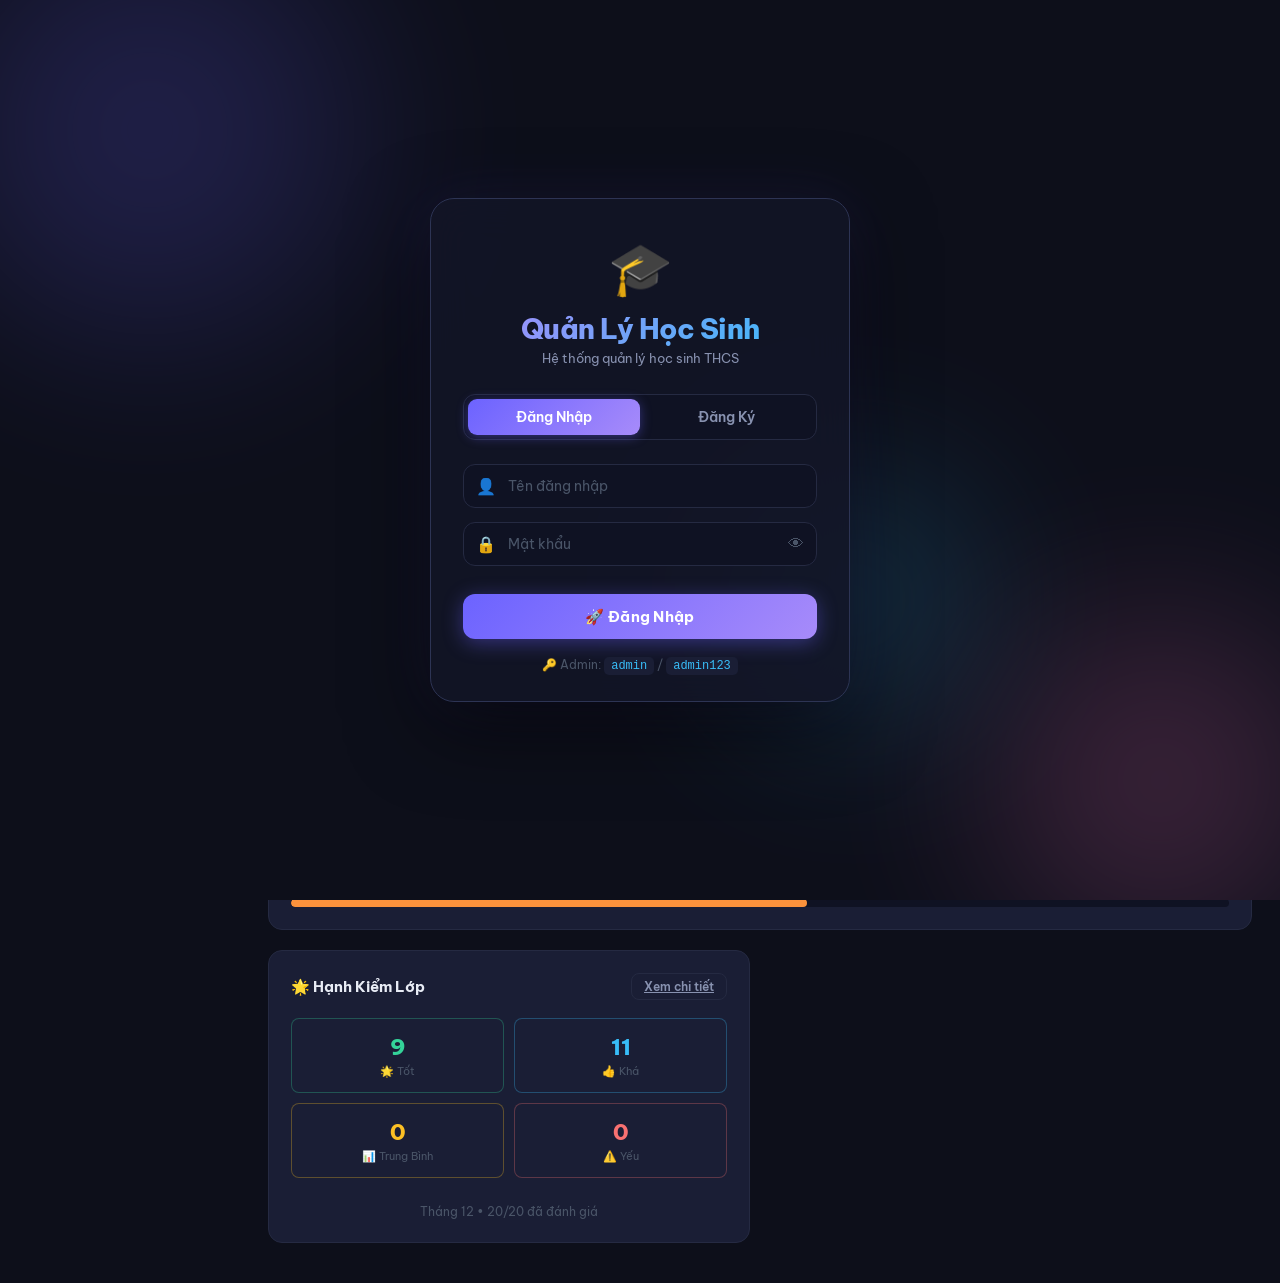
==== index.html @ fae1952b "Add files via upload" ====
<!DOCTYPE html>
<html lang="vi">
<head>
  <meta charset="UTF-8" />
  <meta name="viewport" content="width=device-width, initial-scale=1.0" />
  <title>Quản Lý Học Sinh THCS</title>
  <meta name="description" content="Ứng dụng quản lý học sinh THCS: xem điểm, theo dõi bài tập, nộp bài kiểm tra bằng hình ảnh." />
  <link rel="preconnect" href="https://fonts.googleapis.com" />
  <link href="https://fonts.googleapis.com/css2?family=Be+Vietnam+Pro:wght@300;400;500;600;700;800&display=swap" rel="stylesheet" />
  <link rel="stylesheet" href="style.css" />
</head>
<body>

<!-- ===== AUTH OVERLAY ===== -->
<div class="auth-overlay" id="authOverlay">
  <div class="auth-bg-shapes">
    <div class="auth-shape auth-shape-1"></div>
    <div class="auth-shape auth-shape-2"></div>
    <div class="auth-shape auth-shape-3"></div>
  </div>

  <div class="auth-card" id="authCard">
    <!-- AUTH HEADER -->
    <div class="auth-header">
      <div class="auth-logo">🎓</div>
      <h1 class="auth-title">Quản Lý Học Sinh</h1>
      <p class="auth-subtitle">Hệ thống quản lý học sinh THCS</p>
    </div>

    <!-- TAB SWITCHER -->
    <div class="auth-tabs">
      <button class="auth-tab active" id="tabLogin" onclick="switchAuthTab('login')">Đăng Nhập</button>
      <button class="auth-tab" id="tabRegister" onclick="switchAuthTab('register')">Đăng Ký</button>
    </div>

    <!-- LOGIN FORM -->
    <div class="auth-form" id="formLogin">
      <div class="auth-input-group">
        <span class="auth-input-icon">👤</span>
        <input type="text" class="auth-input" id="loginUsername" placeholder="Tên đăng nhập" autocomplete="username" />
      </div>
      <div class="auth-input-group">
        <span class="auth-input-icon">🔒</span>
        <input type="password" class="auth-input" id="loginPassword" placeholder="Mật khẩu" autocomplete="current-password" />
        <button class="auth-eye" onclick="togglePwd('loginPassword', this)" type="button">👁</button>
      </div>
      <div class="auth-error" id="loginError"></div>
      <button class="auth-btn" id="loginBtn" onclick="handleLogin()">🚀 Đăng Nhập</button>
      <div class="auth-admin-hint">
        <span>🔑 Admin:</span> <code>admin</code> / <code>admin123</code>
      </div>
    </div>

    <!-- REGISTER FORM -->
    <div class="auth-form hidden" id="formRegister">
      <div class="auth-input-group">
        <span class="auth-input-icon">✏️</span>
        <input type="text" class="auth-input" id="regFullname" placeholder="Họ và tên" />
      </div>
      <div class="auth-input-group">
        <span class="auth-input-icon">👤</span>
        <input type="text" class="auth-input" id="regUsername" placeholder="Tên đăng nhập (không dấu, không cách)" />
      </div>
      <div class="auth-input-group">
        <span class="auth-input-icon">🔒</span>
        <input type="password" class="auth-input" id="regPassword" placeholder="Mật khẩu (tối thiểu 6 ký tự)" />
        <button class="auth-eye" onclick="togglePwd('regPassword', this)" type="button">👁</button>
      </div>
      <div class="auth-input-group">
        <span class="auth-input-icon">🔒</span>
        <input type="password" class="auth-input" id="regConfirm" placeholder="Xác nhận mật khẩu" />
      </div>
      <div class="auth-error" id="registerError"></div>
      <button class="auth-btn" id="registerBtn" onclick="handleRegister()">✅ Tạo Tài Khoản</button>
    </div>
  </div>
</div>

<!-- SIDEBAR -->
<aside class="sidebar" id="sidebar">
  <div class="sidebar-header">
    <div class="logo">
      <span class="logo-icon">🎓</span>
      <div>
        <div class="logo-title">Quản Lý Học Sinh</div>
        <div class="logo-sub">Hệ Thống THCS</div>
      </div>
    </div>
  </div>

  <nav class="sidebar-nav">
    <a href="#" class="nav-item active" data-page="dashboard" onclick="navigate('dashboard')">
      <span class="nav-icon">🏠</span><span>Tổng Quan</span>
    </a>
    <a href="#" class="nav-item admin-only" data-page="students" onclick="navigate('students')">
      <span class="nav-icon">👥</span><span>Học Sinh</span>
    </a>
    <a href="#" class="nav-item" data-page="scores" onclick="navigate('scores')">
      <span class="nav-icon">📊</span><span>Bảng Điểm</span>
    </a>
    <a href="#" class="nav-item" data-page="homework" onclick="navigate('homework')">
      <span class="nav-icon">📝</span><span>Bài Tập</span>
    </a>
    <a href="#" class="nav-item" data-page="submit" onclick="navigate('submit')">
      <span class="nav-icon">📷</span><span>Nộp Bài</span>
    </a>
    <a href="#" class="nav-item" data-page="conduct" onclick="navigate('conduct')">
      <span class="nav-icon">🌟</span><span>Hạnh Kiểm</span>
    </a>
    <a href="#" class="nav-item" data-page="timetable" onclick="navigate('timetable')">
      <span class="nav-icon">📅</span><span>Thời Khóa Biểu</span>
    </a>
  </nav>

  <div class="sidebar-footer">
    <div class="user-card">
      <div class="user-avatar" id="sidebarAvatar">👑</div>
      <div style="flex:1;min-width:0;">
        <div class="user-name" id="sidebarName">Quản Lý Học Sinh</div>
        <div class="user-role" id="sidebarRole">Quản lý học sinh</div>
      </div>
      <button class="logout-btn" onclick="handleLogout()" title="Đăng xuất">↩</button>
    </div>
  </div>
</aside>

<!-- MAIN CONTENT -->
<main class="main" id="main">

  <!-- TOP BAR -->
  <header class="topbar">
    <button class="menu-btn" id="menuBtn" onclick="toggleSidebar()">☰</button>
    <div class="topbar-title" id="topbarTitle">Tổng Quan</div>
    <div class="topbar-right">
      <div class="date-badge" id="dateBadge"></div>
      <div class="topbar-user" id="topbarUser"></div>
    </div>
  </header>

  <!-- PAGES -->

  <!-- ===== DASHBOARD PAGE ===== -->
  <section class="page active" id="page-dashboard">
    <div class="page-header">
      <h1>🏠 Bảng Điều Khiển</h1>
      <p>Chào mừng bạn! Đây là tổng quan quản lý học sinh hôm nay.</p>
    </div>

    <div class="stats-grid">
      <div class="stat-card stat-blue">
        <div class="stat-icon">👥</div>
        <div class="stat-info">
          <div class="stat-value" id="stat-total">35</div>
          <div class="stat-label">Tổng học sinh</div>
        </div>
      </div>
      <div class="stat-card stat-green">
        <div class="stat-icon">✅</div>
        <div class="stat-info">
          <div class="stat-value" id="stat-submitted">0</div>
          <div class="stat-label">Đã nộp bài hôm nay</div>
        </div>
      </div>
      <div class="stat-card stat-purple">
        <div class="stat-icon">⭐</div>
        <div class="stat-info">
          <div class="stat-value" id="stat-avg">0</div>
          <div class="stat-label">Điểm TB lớp</div>
        </div>
      </div>
      <div class="stat-card stat-orange">
        <div class="stat-icon">📋</div>
        <div class="stat-info">
          <div class="stat-value" id="stat-hw">0</div>
          <div class="stat-label">Bài tập đang mở</div>
        </div>
      </div>
    </div>

    <div class="dashboard-grid">
      <!-- Top students -->
      <div class="card">
        <div class="card-header">
          <h2>🏆 Top Học Sinh Xuất Sắc</h2>
        </div>
        <div id="topStudentsList" class="top-students-list"></div>
      </div>

      <!-- Recent submissions -->
      <div class="card">
        <div class="card-header">
          <h2>📷 Bài Nộp Gần Đây</h2>
        </div>
        <div id="recentSubmissions" class="recent-list">
          <div class="empty-state">Chưa có bài nộp nào</div>
        </div>
      </div>

      <!-- Homework progress overview -->
      <div class="card card-wide">
        <div class="card-header">
          <h2>📝 Tiến Độ Bài Tập Lớp</h2>
        </div>
        <div id="hwProgressOverview" class="hw-progress-list"></div>
      </div>

      <!-- Conduct summary -->
      <div class="card">
        <div class="card-header">
          <h2>🌟 Hạnh Kiểm Lớp</h2>
          <a href="#" class="btn btn-secondary" style="font-size:12px;padding:5px 12px;" onclick="navigate('conduct')">Xem chi tiết</a>
        </div>
        <div id="conductSummary" class="top-students-list"></div>
      </div>
    </div>
  </section>

  <!-- ===== STUDENTS PAGE ===== -->
  <section class="page" id="page-students">
    <div class="page-header">
      <h1>👥 Danh Sách Học Sinh</h1>
      <p>Quản lý thông tin tất cả học sinh trong lớp.</p>
    </div>

    <div class="toolbar">
      <input type="text" class="search-input" id="studentSearch" placeholder="🔍 Tìm kiếm học sinh..." oninput="filterStudents()" />
      <button class="btn btn-primary" onclick="openAddStudent()">➕ Thêm học sinh</button>
    </div>

    <div class="students-grid" id="studentsGrid"></div>
  </section>

  <!-- ===== SCORES PAGE ===== -->
  <section class="page" id="page-scores">
    <div class="page-header">
      <h1>📊 Bảng Điểm</h1>
      <p>Xem và cập nhật điểm số từng học sinh.</p>
    </div>

    <div class="toolbar">
      <select class="select-input" id="subjectFilter" onchange="renderScoresTable()">
        <option value="all">Tất cả môn học</option>
        <option value="Toán">Toán</option>
        <option value="Văn">Văn</option>
        <option value="Anh">Tiếng Anh</option>
        <option value="Lý">Vật Lý</option>
        <option value="Hóa">Hóa Học</option>
        <option value="Sinh">Sinh Học</option>
        <option value="Sử">Lịch Sử</option>
        <option value="Địa">Địa Lý</option>
      </select>
      <button class="btn btn-primary admin-only-btn" onclick="openAddScore()">➕ Nhập điểm</button>
    </div>

    <div class="table-wrapper">
      <table class="scores-table" id="scoresTable">
        <thead>
          <tr>
            <th>STT</th>
            <th>Học Sinh</th>
            <th>Toán</th>
            <th>Văn</th>
            <th>Anh</th>
            <th>Lý</th>
            <th>Hóa</th>
            <th>Sinh</th>
            <th>Sử</th>
            <th>Địa</th>
            <th>TB</th>
            <th>Xếp loại</th>
          </tr>
        </thead>
        <tbody id="scoresBody"></tbody>
      </table>
    </div>
  </section>

  <!-- ===== HOMEWORK PAGE ===== -->
  <section class="page" id="page-homework">
    <div class="page-header">
      <h1>📝 Theo Dõi Bài Tập</h1>
      <p>Quản lý và đánh giá tiến độ bài tập của từng học sinh.</p>
    </div>

    <div class="toolbar">
      <button class="btn btn-primary admin-only-btn" onclick="openAddHomework()">➕ Thêm bài tập</button>
      <select class="select-input" id="hwFilter" onchange="renderHomework()">
        <option value="all">Tất cả bài tập</option>
        <option value="open">Đang mở</option>
        <option value="closed">Đã đóng</option>
      </select>
    </div>

    <div id="homeworkList" class="homework-grid"></div>
  </section>

  <!-- ===== CONDUCT PAGE ===== -->
  <section class="page" id="page-conduct">
    <div class="page-header">
      <h1>🌟 Đánh Giá Hạnh Kiểm</h1>
      <p>Theo dõi và đánh giá hạnh kiểm từng học sinh theo từng tháng.</p>
    </div>

    <div class="toolbar">
      <select class="select-input" id="conductMonth" onchange="renderConduct()">
        <option value="1">Tháng 1</option>
        <option value="2">Tháng 2</option>
        <option value="3">Tháng 3</option>
        <option value="4">Tháng 4</option>
        <option value="5">Tháng 5</option>
        <option value="6">Tháng 6</option>
        <option value="7">Tháng 7</option>
        <option value="8">Tháng 8</option>
        <option value="9">Tháng 9</option>
        <option value="10">Tháng 10</option>
        <option value="11">Tháng 11</option>
        <option value="12">Tháng 12</option>
      </select>
      <input type="text" class="search-input" id="conductSearch" placeholder="🔍 Tìm học sinh..." oninput="renderConduct()" />
    </div>

    <!-- Conduct Stats Bar -->
    <div class="conduct-stats" id="conductStats"></div>

    <!-- Conduct Table -->
    <div class="table-wrapper" style="margin-top:18px;">
      <table class="scores-table">
        <thead>
          <tr>
            <th>STT</th>
            <th>Học Sinh</th>
            <th>Chuyên Cần</th>
            <th>Thái Độ</th>
            <th>Kỷ Luật</th>
            <th>Tham Gia HĐ</th>
            <th>Nhận Xét</th>
            <th>Xếp Loại HK</th>
            <th>Thao Tác</th>
          </tr>
        </thead>
        <tbody id="conductBody"></tbody>
      </table>
    </div>
  </section>

  <!-- ===== TIMETABLE PAGE ===== -->
  <section class="page" id="page-timetable">
    <div class="page-header">
      <h1>📅 Thời Khóa Biểu</h1>
      <p>Lịch học hàng tuần của lớp.</p>
    </div>

    <!-- Admin toolbar -->
    <div class="toolbar admin-only-btn" id="timetableAdminBar" style="display:none;">
      <button class="btn btn-primary" onclick="openTimetableEdit()">✏️ Chỉnh sửa thời khóa biểu</button>
    </div>

    <!-- Timetable view -->
    <div id="timetableView"></div>
  </section>

  <!-- ===== SUBMIT PAGE ===== -->
  <section class="page" id="page-submit">
    <div class="page-header">
      <h1>📷 Nộp Bài Kiểm Tra</h1>
      <p>Học sinh nộp bài bằng cách chụp ảnh bài làm.</p>
    </div>

    <div class="submit-layout">
      <!-- Submit form -->
      <div class="card submit-form-card">
        <h2>📤 Nộp bài mới</h2>
        <div class="form-group">
          <label>Học sinh</label>
          <select class="select-input" id="submitStudent">
            <option value="">-- Chọn học sinh --</option>
          </select>
        </div>
        <div class="form-group">
          <label>Bài kiểm tra / Bài tập</label>
          <select class="select-input" id="submitHomework">
            <option value="">-- Chọn bài --</option>
          </select>
        </div>
        <div class="form-group">
          <label>Ghi chú (tuỳ chọn)</label>
          <textarea class="textarea-input" id="submitNote" placeholder="Nhập ghi chú..."></textarea>
        </div>
        <div class="upload-zone" id="uploadZone" onclick="triggerUpload()" ondragover="onDragOver(event)" ondrop="onDrop(event)">
          <div class="upload-icon">📷</div>
          <div class="upload-text">Chụp ảnh hoặc tải lên bài làm</div>
          <div class="upload-sub">Nhấn vào đây hoặc kéo thả ảnh vào</div>
          <input type="file" id="fileInput" accept="image/*" multiple capture="environment" onchange="handleFileSelect(event)" hidden />
        </div>
        <div class="preview-grid" id="previewGrid"></div>
        <button class="btn btn-primary btn-full" onclick="submitHomework()">✅ Nộp Bài</button>
      </div>

      <!-- Submissions list -->
      <div class="card">
        <div class="card-header">
          <h2>📂 Danh Sách Bài Đã Nộp</h2>
          <input type="text" class="search-input small" id="submissionSearch" placeholder="🔍 Tìm..." oninput="filterSubmissions()" />
        </div>
        <div id="submissionsList" class="submissions-list">
          <div class="empty-state">Chưa có bài nộp</div>
        </div>
      </div>
    </div>
  </section>

</main>

<!-- MODALS -->
<div class="modal-overlay" id="modalOverlay" onclick="closeModal()"></div>

<!-- Add Student Modal -->
<div class="modal" id="modalAddStudent">
  <div class="modal-header">
    <h3>➕ Thêm Học Sinh</h3>
    <button class="modal-close" onclick="closeModal()">✕</button>
  </div>
  <div class="modal-body">
    <div class="form-group">
      <label>Họ và tên *</label>
      <input type="text" class="input-field" id="newStudentName" placeholder="Nguyễn Văn An" />
    </div>
    <div class="form-group">
      <label>Giới tính</label>
      <select class="select-input" id="newStudentGender">
        <option value="Nam">Nam</option>
        <option value="Nữ">Nữ</option>
      </select>
    </div>
    <div class="form-group">
      <label>Số thứ tự</label>
      <input type="number" class="input-field" id="newStudentNo" placeholder="1" min="1" />
    </div>
    <div class="form-row">
      <button class="btn btn-secondary" onclick="closeModal()">Huỷ</button>
      <button class="btn btn-primary" onclick="addStudent()">Thêm</button>
    </div>
  </div>
</div>

<!-- Add Score Modal -->
<div class="modal" id="modalAddScore">
  <div class="modal-header">
    <h3>📊 Nhập Điểm</h3>
    <button class="modal-close" onclick="closeModal()">✕</button>
  </div>
  <div class="modal-body">
    <div class="form-group">
      <label>Học sinh *</label>
      <select class="select-input" id="scoreStudent"></select>
    </div>
    <div class="form-group">
      <label>Môn học *</label>
      <select class="select-input" id="scoreSubject">
        <option value="Toán">Toán</option>
        <option value="Văn">Văn</option>
        <option value="Anh">Tiếng Anh</option>
        <option value="Lý">Vật Lý</option>
        <option value="Hóa">Hóa Học</option>
        <option value="Sinh">Sinh Học</option>
        <option value="Sử">Lịch Sử</option>
        <option value="Địa">Địa Lý</option>
      </select>
    </div>
    <div class="form-group">
      <label>Điểm (0 – 10) *</label>
      <input type="number" class="input-field" id="scoreValue" min="0" max="10" step="0.1" placeholder="8.5" />
    </div>
    <div class="form-group">
      <label>Loại điểm</label>
      <select class="select-input" id="scoreType">
        <option value="Miệng">Kiểm tra miệng</option>
        <option value="15P">Kiểm tra 15 phút</option>
        <option value="1T">Kiểm tra 1 tiết</option>
        <option value="HK">Thi học kỳ</option>
      </select>
    </div>
    <div class="form-row">
      <button class="btn btn-secondary" onclick="closeModal()">Huỷ</button>
      <button class="btn btn-primary" onclick="addScore()">Lưu điểm</button>
    </div>
  </div>
</div>

<!-- Add Homework Modal -->
<div class="modal" id="modalAddHomework">
  <div class="modal-header">
    <h3>📝 Thêm Bài Tập</h3>
    <button class="modal-close" onclick="closeModal()">✕</button>
  </div>
  <div class="modal-body">
    <div class="form-group">
      <label>Tên bài tập *</label>
      <input type="text" class="input-field" id="hwName" placeholder="Bài kiểm tra Toán chương 3" />
    </div>
    <div class="form-group">
      <label>Môn học</label>
      <select class="select-input" id="hwSubject">
        <option value="Toán">Toán</option>
        <option value="Văn">Văn</option>
        <option value="Anh">Tiếng Anh</option>
        <option value="Lý">Vật Lý</option>
        <option value="Hóa">Hóa Học</option>
        <option value="Sinh">Sinh Học</option>
        <option value="Sử">Lịch Sử</option>
        <option value="Địa">Địa Lý</option>
      </select>
    </div>
    <div class="form-group">
      <label>Hạn nộp</label>
      <input type="date" class="input-field" id="hwDeadline" />
    </div>
    <div class="form-group">
      <label>Mô tả</label>
      <textarea class="textarea-input" id="hwDesc" placeholder="Mô tả nội dung bài tập..."></textarea>
    </div>
    <div class="form-row">
      <button class="btn btn-secondary" onclick="closeModal()">Huỷ</button>
      <button class="btn btn-primary" onclick="addHomework()">Tạo bài tập</button>
    </div>
  </div>
</div>

<!-- Student Detail Modal -->
<div class="modal modal-wide" id="modalStudentDetail">
  <div class="modal-header">
    <h3 id="modalStudentName">Chi tiết học sinh</h3>
    <button class="modal-close" onclick="closeModal()">✕</button>
  </div>
  <div class="modal-body" id="modalStudentBody"></div>
</div>

<!-- Submission Viewer Modal -->
<div class="modal modal-wide" id="modalSubmissionViewer">
  <div class="modal-header">
    <h3 id="modalSubmissionTitle">Xem bài nộp</h3>
    <button class="modal-close" onclick="closeModal()">✕</button>
  </div>
  <div class="modal-body" id="modalSubmissionBody"></div>
</div>

<!-- Conduct Edit Modal -->
<div class="modal" id="modalConductEdit">
  <div class="modal-header">
    <h3 id="conductEditTitle">🌟 Đánh Giá Hạnh Kiểm</h3>
    <button class="modal-close" onclick="closeModal()">✕</button>
  </div>
  <div class="modal-body">
    <div class="conduct-stars-group">
      <div class="form-group">
        <label>⏰ Chuyên Cần (đi học đúng giờ, đủ buổi)</label>
        <div class="star-rating" id="starAttendance" data-field="attendance"></div>
      </div>
      <div class="form-group">
        <label>😊 Thái Độ (tích cực, tôn trọng thầy cô)</label>
        <div class="star-rating" id="starAttitude" data-field="attitude"></div>
      </div>
      <div class="form-group">
        <label>📏 Kỷ Luật (chấp hành nội quy trường lớp)</label>
        <div class="star-rating" id="starDiscipline" data-field="discipline"></div>
      </div>
      <div class="form-group">
        <label>🙋 Tham Gia Hoạt Động (phong trào, tập thể)</label>
        <div class="star-rating" id="starActivity" data-field="activity"></div>
      </div>
    </div>
    <div class="form-group">
      <label>Số buổi vắng trong tháng</label>
      <input type="number" class="input-field" id="conductAbsent" min="0" max="26" placeholder="0" />
    </div>
    <div class="form-group">
      <label>📝 Nhận xét đánh giá học sinh</label>
      <textarea class="textarea-input conduct-note-textarea" id="conductNote"
        placeholder="Nhập nhận xét chi tiết về học sinh: thái độ học tập, tiến bộ trong tháng, điểm cần cải thiện, những điều đáng khen ngợi..."
        rows="8" maxlength="500"></textarea>
      <div class="conduct-note-footer">
        <span style="color:var(--text-muted);font-size:11px;">💡 Nhận xét chi tiết giúp phụ huynh hiểu rõ hơn về con em</span>
        <span id="conductNoteCount" style="font-size:12px;font-weight:600;">0 / 500 ký tự</span>
      </div>
    </div>
    <div style="margin-bottom:14px;padding:12px;background:var(--bg-panel);border-radius:8px;border:1px solid var(--border);">
      <div style="font-size:12px;color:var(--text-muted);margin-bottom:6px;">Xếp loại hạnh kiểm</div>
      <div id="conductPreviewRank" style="font-size:16px;font-weight:800;"></div>
    </div>
    <div class="form-row">
      <button class="btn btn-secondary" onclick="closeModal()">Huỷ</button>
      <button class="btn btn-primary" onclick="saveConductEdit()">💾 Lưu đánh giá</button>
    </div>
  </div>
</div>

<!-- TOAST -->
<div class="toast" id="toast"></div>

<!-- Timetable Edit Modal -->
<div class="modal modal-wide" id="modalTimetableEdit">
  <div class="modal-header">
    <h3>✏️ Chỉnh Sửa Thời Khóa Biểu</h3>
    <button class="modal-close" onclick="closeModal()">✕</button>
  </div>
  <div class="modal-body">
    <p style="font-size:13px;color:var(--text-muted);margin-bottom:12px;">Nhập tên môn học cho từng tiết (để trống nếu không có tiết).</p>
    <div class="table-wrapper">
      <table class="scores-table" id="timetableEditTable">
        <thead>
          <tr>
            <th>Tiết</th>
            <th>Thứ 2</th>
            <th>Thứ 3</th>
            <th>Thứ 4</th>
            <th>Thứ 5</th>
            <th>Thứ 6</th>
            <th>Thứ 7</th>
          </tr>
        </thead>
        <tbody id="timetableEditBody"></tbody>
      </table>
    </div>
    <div class="form-row" style="margin-top:16px;">
      <button class="btn btn-secondary" onclick="closeModal()">Huỷ</button>
      <button class="btn btn-primary" onclick="saveTimetable()">💾 Lưu thời khóa biểu</button>
    </div>
  </div>
</div>

<script src="app.js"></script>
</body>
</html>
---- style.css ----
/* ===== ROOT & RESET ===== */
*,
*::before,
*::after {
  box-sizing: border-box;
  margin: 0;
  padding: 0;
}

:root {
  --bg-base: #0d0f1a;
  --bg-panel: #131627;
  --bg-card: #1a1e35;
  --bg-card-hover: #1f2440;
  --bg-input: #0f1223;

  --accent-1: #6c63ff;
  --accent-2: #a78bfa;
  --accent-3: #38bdf8;
  --accent-green: #34d399;
  --accent-orange: #fb923c;
  --accent-pink: #f472b6;
  --accent-yellow: #fbbf24;

  --text-primary: #e8ecf5;
  --text-secondary: #8892b0;
  --text-muted: #4a5568;

  --border: #252a42;
  --border-light: #2d3454;

  --shadow: 0 4px 24px rgba(0, 0, 0, 0.4);
  --shadow-glow: 0 0 30px rgba(108, 99, 255, 0.15);

  --radius: 14px;
  --radius-sm: 8px;
  --sidebar-w: 240px;
  --topbar-h: 64px;

  --font: 'Be Vietnam Pro', sans-serif;

  --transition: all 0.25s cubic-bezier(.4, 0, .2, 1);
}

body {
  font-family: var(--font);
  background: var(--bg-base);
  color: var(--text-primary);
  min-height: 100vh;
  display: flex;
  overflow-x: hidden;
}

/* ===== SCROLLBAR ===== */
::-webkit-scrollbar {
  width: 6px;
  height: 6px;
}

::-webkit-scrollbar-track {
  background: transparent;
}

::-webkit-scrollbar-thumb {
  background: var(--border-light);
  border-radius: 999px;
}

/* ===== SIDEBAR ===== */
.sidebar {
  width: var(--sidebar-w);
  min-height: 100vh;
  background: var(--bg-panel);
  border-right: 1px solid var(--border);
  display: flex;
  flex-direction: column;
  position: fixed;
  left: 0;
  top: 0;
  bottom: 0;
  z-index: 100;
  transition: var(--transition);
}

.sidebar.collapsed {
  transform: translateX(calc(-1 * var(--sidebar-w)));
}

.sidebar-header {
  padding: 24px 20px 20px;
  border-bottom: 1px solid var(--border);
}

.logo {
  display: flex;
  align-items: center;
  gap: 12px;
}

.logo-icon {
  font-size: 28px;
}

.logo-title {
  font-size: 16px;
  font-weight: 800;
  color: var(--accent-2);
  letter-spacing: -0.3px;
}

.logo-sub {
  font-size: 11px;
  color: var(--text-muted);
}

.sidebar-nav {
  flex: 1;
  padding: 16px 12px;
  display: flex;
  flex-direction: column;
  gap: 4px;
}

.nav-item {
  display: flex;
  align-items: center;
  gap: 12px;
  padding: 11px 14px;
  border-radius: var(--radius-sm);
  color: var(--text-secondary);
  text-decoration: none;
  font-size: 14px;
  font-weight: 500;
  transition: var(--transition);
  cursor: pointer;
}

.nav-item:hover {
  background: var(--bg-card);
  color: var(--text-primary);
  transform: translateX(2px);
}

.nav-item.active {
  background: linear-gradient(135deg, rgba(108, 99, 255, 0.25), rgba(167, 139, 250, 0.15));
  color: var(--accent-2);
  border: 1px solid rgba(108, 99, 255, 0.3);
}

.nav-icon {
  font-size: 18px;
}

.sidebar-footer {
  padding: 16px 12px;
  border-top: 1px solid var(--border);
}

.user-card {
  display: flex;
  align-items: center;
  gap: 10px;
  padding: 10px;
  background: var(--bg-card);
  border-radius: var(--radius-sm);
}

.user-avatar {
  font-size: 22px;
}

.user-name {
  font-size: 13px;
  font-weight: 600;
}

.user-role {
  font-size: 11px;
  color: var(--text-muted);
}

/* ===== MAIN ===== */
.main {
  flex: 1;
  margin-left: var(--sidebar-w);
  min-height: 100vh;
  display: flex;
  flex-direction: column;
  transition: var(--transition);
}

.main.expanded {
  margin-left: 0;
}

/* ===== TOPBAR ===== */
.topbar {
  height: var(--topbar-h);
  background: var(--bg-panel);
  border-bottom: 1px solid var(--border);
  display: flex;
  align-items: center;
  gap: 16px;
  padding: 0 24px;
  position: sticky;
  top: 0;
  z-index: 50;
  backdrop-filter: blur(10px);
}

.menu-btn {
  background: var(--bg-card);
  border: 1px solid var(--border);
  color: var(--text-primary);
  padding: 8px 12px;
  border-radius: var(--radius-sm);
  cursor: pointer;
  font-size: 16px;
  transition: var(--transition);
}

.menu-btn:hover {
  background: var(--bg-card-hover);
}

.topbar-title {
  font-size: 16px;
  font-weight: 700;
  color: var(--text-primary);
  flex: 1;
}

.topbar-right {
  display: flex;
  align-items: center;
  gap: 12px;
}

.class-badge {
  background: linear-gradient(135deg, var(--accent-1), var(--accent-2));
  color: white;
  padding: 5px 14px;
  border-radius: 999px;
  font-size: 13px;
  font-weight: 600;
}

.date-badge {
  font-size: 13px;
  color: var(--text-muted);
}

/* ===== PAGES ===== */
.page {
  display: none;
  padding: 28px 28px 40px;
  animation: fadeIn .3s ease;
}

.page.active {
  display: block;
}

@keyframes fadeIn {
  from {
    opacity: 0;
    transform: translateY(8px);
  }

  to {
    opacity: 1;
    transform: none;
  }
}

.page-header {
  margin-bottom: 28px;
}

.page-header h1 {
  font-size: 24px;
  font-weight: 800;
  margin-bottom: 6px;
}

.page-header p {
  color: var(--text-secondary);
  font-size: 14px;
}

/* ===== STATS GRID ===== */
.stats-grid {
  display: grid;
  grid-template-columns: repeat(auto-fit, minmax(180px, 1fr));
  gap: 16px;
  margin-bottom: 28px;
}

.stat-card {
  background: var(--bg-card);
  border-radius: var(--radius);
  padding: 20px;
  display: flex;
  align-items: center;
  gap: 16px;
  border: 1px solid var(--border);
  transition: var(--transition);
  position: relative;
  overflow: hidden;
}

.stat-card::before {
  content: '';
  position: absolute;
  inset: 0;
  opacity: 0.06;
  border-radius: inherit;
}

.stat-card:hover {
  transform: translateY(-2px);
  box-shadow: var(--shadow);
}

.stat-blue::before {
  background: var(--accent-3);
}

.stat-blue .stat-icon {
  background: rgba(56, 189, 248, 0.15);
  color: var(--accent-3);
}

.stat-green::before {
  background: var(--accent-green);
}

.stat-green .stat-icon {
  background: rgba(52, 211, 153, 0.15);
  color: var(--accent-green);
}

.stat-purple::before {
  background: var(--accent-1);
}

.stat-purple .stat-icon {
  background: rgba(108, 99, 255, 0.15);
  color: var(--accent-2);
}

.stat-orange::before {
  background: var(--accent-orange);
}

.stat-orange .stat-icon {
  background: rgba(251, 146, 60, 0.15);
  color: var(--accent-orange);
}

.stat-icon {
  width: 48px;
  height: 48px;
  border-radius: 12px;
  display: flex;
  align-items: center;
  justify-content: center;
  font-size: 22px;
  flex-shrink: 0;
}

.stat-value {
  font-size: 26px;
  font-weight: 800;
  line-height: 1;
}

.stat-label {
  font-size: 12px;
  color: var(--text-muted);
  margin-top: 4px;
}

/* ===== DASHBOARD GRID ===== */
.dashboard-grid {
  display: grid;
  grid-template-columns: 1fr 1fr;
  grid-template-rows: auto auto;
  gap: 20px;
}

.card-wide {
  grid-column: 1 / -1;
}

/* ===== CARD ===== */
.card {
  background: var(--bg-card);
  border-radius: var(--radius);
  padding: 22px;
  border: 1px solid var(--border);
  transition: var(--transition);
}

.card:hover {
  border-color: var(--border-light);
}

.card-header {
  display: flex;
  align-items: center;
  justify-content: space-between;
  margin-bottom: 18px;
  flex-wrap: wrap;
  gap: 10px;
}

.card-header h2 {
  font-size: 15px;
  font-weight: 700;
}

/* ===== TOP STUDENTS LIST ===== */
.top-students-list {
  display: flex;
  flex-direction: column;
  gap: 10px;
}

.top-student-item {
  display: flex;
  align-items: center;
  gap: 12px;
  padding: 10px 14px;
  background: var(--bg-panel);
  border-radius: var(--radius-sm);
  border: 1px solid var(--border);
  transition: var(--transition);
}

.top-student-item:hover {
  border-color: var(--accent-1);
}

.rank-badge {
  width: 28px;
  height: 28px;
  border-radius: 50%;
  display: flex;
  align-items: center;
  justify-content: center;
  font-size: 12px;
  font-weight: 800;
  flex-shrink: 0;
}

.rank-1 {
  background: linear-gradient(135deg, #fbbf24, #f59e0b);
  color: #000;
}

.rank-2 {
  background: linear-gradient(135deg, #94a3b8, #64748b);
  color: #fff;
}

.rank-3 {
  background: linear-gradient(135deg, #cd7c2f, #92400e);
  color: #fff;
}

.rank-other {
  background: var(--bg-card);
  color: var(--text-muted);
}

.top-student-name {
  flex: 1;
  font-size: 14px;
  font-weight: 600;
}

.top-student-avg {
  font-size: 15px;
  font-weight: 800;
  color: var(--accent-green);
}

/* ===== RECENT LIST ===== */
.recent-list {
  display: flex;
  flex-direction: column;
  gap: 10px;
  max-height: 300px;
  overflow-y: auto;
}

.recent-item {
  display: flex;
  align-items: center;
  gap: 12px;
  padding: 10px 12px;
  background: var(--bg-panel);
  border-radius: var(--radius-sm);
  border: 1px solid var(--border);
  cursor: pointer;
  transition: var(--transition);
}

.recent-item:hover {
  border-color: var(--accent-3);
}

.recent-thumb {
  width: 48px;
  height: 48px;
  border-radius: 8px;
  object-fit: cover;
  background: var(--bg-input);
  flex-shrink: 0;
  display: flex;
  align-items: center;
  justify-content: center;
  font-size: 20px;
}

.recent-thumb img {
  width: 100%;
  height: 100%;
  object-fit: cover;
  border-radius: 8px;
}

.recent-info {
  flex: 1;
  min-width: 0;
}

.recent-name {
  font-size: 13px;
  font-weight: 600;
  white-space: nowrap;
  overflow: hidden;
  text-overflow: ellipsis;
}

.recent-meta {
  font-size: 11px;
  color: var(--text-muted);
  margin-top: 2px;
}

/* ===== HOMEWORK PROGRESS ===== */
.hw-progress-list {
  display: flex;
  flex-direction: column;
  gap: 14px;
}

.hw-progress-item {}

.hw-progress-header {
  display: flex;
  justify-content: space-between;
  align-items: center;
  margin-bottom: 6px;
}

.hw-progress-name {
  font-size: 13px;
  font-weight: 600;
}

.hw-progress-pct {
  font-size: 13px;
  font-weight: 700;
  color: var(--accent-2);
}

.progress-bar {
  height: 8px;
  background: var(--bg-input);
  border-radius: 999px;
  overflow: hidden;
}

.progress-fill {
  height: 100%;
  border-radius: 999px;
  transition: width 0.8s cubic-bezier(.4, 0, .2, 1);
}

/* ===== TOOLBAR ===== */
.toolbar {
  display: flex;
  align-items: center;
  gap: 12px;
  margin-bottom: 20px;
  flex-wrap: wrap;
}

.search-input {
  background: var(--bg-card);
  border: 1px solid var(--border);
  border-radius: var(--radius-sm);
  color: var(--text-primary);
  padding: 9px 14px;
  font-family: var(--font);
  font-size: 13px;
  outline: none;
  flex: 1;
  min-width: 200px;
  transition: var(--transition);
}

.search-input.small {
  flex: none;
  width: 160px;
}

.search-input:focus {
  border-color: var(--accent-1);
  box-shadow: 0 0 0 3px rgba(108, 99, 255, 0.15);
}

.select-input {
  background: var(--bg-card);
  border: 1px solid var(--border);
  border-radius: var(--radius-sm);
  color: var(--text-primary);
  padding: 9px 14px;
  font-family: var(--font);
  font-size: 13px;
  outline: none;
  cursor: pointer;
  transition: var(--transition);
}

.select-input:focus {
  border-color: var(--accent-1);
}

/* ===== BUTTONS ===== */
.btn {
  padding: 9px 18px;
  border-radius: var(--radius-sm);
  font-family: var(--font);
  font-size: 13px;
  font-weight: 600;
  cursor: pointer;
  border: none;
  transition: var(--transition);
  display: inline-flex;
  align-items: center;
  gap: 6px;
}

.btn-primary {
  background: linear-gradient(135deg, var(--accent-1), var(--accent-2));
  color: white;
  box-shadow: 0 2px 12px rgba(108, 99, 255, 0.35);
}

.btn-primary:hover {
  transform: translateY(-1px);
  box-shadow: 0 4px 18px rgba(108, 99, 255, 0.5);
}

.btn-primary:active {
  transform: translateY(0);
}

.btn-secondary {
  background: var(--bg-card);
  color: var(--text-secondary);
  border: 1px solid var(--border);
}

.btn-secondary:hover {
  background: var(--bg-card-hover);
  color: var(--text-primary);
}

.btn-danger {
  background: rgba(239, 68, 68, 0.15);
  color: #f87171;
  border: 1px solid rgba(239, 68, 68, 0.3);
}

.btn-danger:hover {
  background: rgba(239, 68, 68, 0.25);
}

.btn-full {
  width: 100%;
  justify-content: center;
  padding: 12px;
  font-size: 14px;
}

/* ===== STUDENTS GRID ===== */
.students-grid {
  display: grid;
  grid-template-columns: repeat(auto-fill, minmax(220px, 1fr));
  gap: 16px;
}

.student-card {
  background: var(--bg-card);
  border-radius: var(--radius);
  padding: 20px;
  border: 1px solid var(--border);
  cursor: pointer;
  transition: var(--transition);
  text-align: center;
  position: relative;
}

.student-card:hover {
  transform: translateY(-3px);
  border-color: var(--accent-1);
  box-shadow: 0 8px 24px rgba(108, 99, 255, 0.15);
}

.student-avatar {
  width: 64px;
  height: 64px;
  border-radius: 50%;
  background: linear-gradient(135deg, var(--accent-1), var(--accent-3));
  display: flex;
  align-items: center;
  justify-content: center;
  font-size: 24px;
  margin: 0 auto 12px;
  border: 3px solid var(--border-light);
}

.student-no {
  position: absolute;
  top: 12px;
  left: 12px;
  font-size: 11px;
  font-weight: 700;
  color: var(--text-muted);
  background: var(--bg-panel);
  padding: 2px 7px;
  border-radius: 999px;
  border: 1px solid var(--border);
}

.student-name {
  font-size: 14px;
  font-weight: 700;
  margin-bottom: 4px;
}

.student-gender {
  font-size: 12px;
  color: var(--text-muted);
  margin-bottom: 10px;
}

.student-avg-badge {
  display: inline-flex;
  align-items: center;
  gap: 4px;
  padding: 4px 12px;
  border-radius: 999px;
  font-size: 12px;
  font-weight: 700;
}

/* ===== SCORES TABLE ===== */
.table-wrapper {
  overflow-x: auto;
  border-radius: var(--radius);
  border: 1px solid var(--border);
}

.scores-table {
  width: 100%;
  border-collapse: collapse;
  font-size: 13px;
}

.scores-table thead th {
  background: var(--bg-panel);
  padding: 12px 14px;
  text-align: left;
  font-size: 12px;
  font-weight: 700;
  color: var(--text-muted);
  text-transform: uppercase;
  letter-spacing: 0.5px;
  border-bottom: 1px solid var(--border);
  white-space: nowrap;
}

.scores-table tbody tr {
  border-bottom: 1px solid var(--border);
  transition: var(--transition);
}

.scores-table tbody tr:hover {
  background: var(--bg-card-hover);
}

.scores-table tbody tr:last-child {
  border-bottom: none;
}

.scores-table tbody td {
  padding: 11px 14px;
  white-space: nowrap;
}

.score-cell {
  font-weight: 700;
  text-align: center;
}

.score-cell.excellent {
  color: var(--accent-green);
}

.score-cell.good {
  color: var(--accent-3);
}

.score-cell.average {
  color: var(--accent-yellow);
}

.score-cell.poor {
  color: #f87171;
}

.score-cell.none {
  color: var(--text-muted);
}

.rank-badge-table {
  padding: 3px 10px;
  border-radius: 999px;
  font-size: 11px;
  font-weight: 700;
}

.rank-excellent {
  background: rgba(52, 211, 153, 0.15);
  color: var(--accent-green);
}

.rank-good {
  background: rgba(56, 189, 248, 0.15);
  color: var(--accent-3);
}

.rank-average {
  background: rgba(251, 191, 36, 0.15);
  color: var(--accent-yellow);
}

.rank-poor {
  background: rgba(248, 113, 113, 0.15);
  color: #f87171;
}

/* ===== HOMEWORK GRID ===== */
.homework-grid {
  display: grid;
  grid-template-columns: repeat(auto-fill, minmax(320px, 1fr));
  gap: 18px;
}

.hw-card {
  background: var(--bg-card);
  border-radius: var(--radius);
  border: 1px solid var(--border);
  overflow: hidden;
  transition: var(--transition);
}

.hw-card:hover {
  transform: translateY(-2px);
  box-shadow: var(--shadow);
}

.hw-card-header {
  padding: 16px 18px 12px;
  border-bottom: 1px solid var(--border);
  display: flex;
  justify-content: space-between;
  align-items: flex-start;
  gap: 8px;
}

.hw-subject-tag {
  padding: 3px 10px;
  border-radius: 999px;
  font-size: 11px;
  font-weight: 700;
}

.hw-status-tag {
  padding: 3px 10px;
  border-radius: 999px;
  font-size: 11px;
  font-weight: 600;
}

.hw-open {
  background: rgba(52, 211, 153, 0.15);
  color: var(--accent-green);
}

.hw-closed {
  background: rgba(100, 116, 139, 0.2);
  color: #64748b;
}

.hw-card-body {
  padding: 14px 18px;
}

.hw-title {
  font-size: 15px;
  font-weight: 700;
  margin-bottom: 6px;
}

.hw-desc {
  font-size: 13px;
  color: var(--text-secondary);
  margin-bottom: 12px;
  line-height: 1.5;
}

.hw-deadline {
  font-size: 12px;
  color: var(--text-muted);
  margin-bottom: 14px;
}

.hw-card-progress {
  padding: 0 18px 16px;
}

.hw-student-list {
  margin-top: 14px;
  display: flex;
  flex-direction: column;
  gap: 6px;
  max-height: 200px;
  overflow-y: auto;
}

.hw-student-row {
  display: flex;
  align-items: center;
  justify-content: space-between;
  padding: 6px 10px;
  background: var(--bg-panel);
  border-radius: 6px;
}

.hw-student-name-sm {
  font-size: 13px;
}

.hw-check {
  width: 22px;
  height: 22px;
  border-radius: 6px;
  border: 2px solid var(--border-light);
  cursor: pointer;
  display: flex;
  align-items: center;
  justify-content: center;
  font-size: 13px;
  transition: var(--transition);
}

.hw-check.done {
  background: var(--accent-green);
  border-color: var(--accent-green);
}

.hw-check:hover {
  border-color: var(--accent-green);
}

/* ===== SUBMIT PAGE ===== */
.submit-layout {
  display: grid;
  grid-template-columns: 440px 1fr;
  gap: 20px;
  align-items: start;
}

.submit-form-card h2 {
  font-size: 16px;
  font-weight: 700;
  margin-bottom: 18px;
}

.form-group {
  margin-bottom: 16px;
}

.form-group label {
  display: block;
  font-size: 12px;
  font-weight: 600;
  color: var(--text-muted);
  margin-bottom: 6px;
  text-transform: uppercase;
  letter-spacing: 0.5px;
}

.input-field {
  width: 100%;
  background: var(--bg-input);
  border: 1px solid var(--border);
  border-radius: var(--radius-sm);
  color: var(--text-primary);
  padding: 10px 14px;
  font-family: var(--font);
  font-size: 13px;
  outline: none;
  transition: var(--transition);
}

.input-field:focus {
  border-color: var(--accent-1);
  box-shadow: 0 0 0 3px rgba(108, 99, 255, 0.15);
}

.textarea-input {
  width: 100%;
  background: var(--bg-input);
  border: 1px solid var(--border);
  border-radius: var(--radius-sm);
  color: var(--text-primary);
  padding: 10px 14px;
  font-family: var(--font);
  font-size: 13px;
  outline: none;
  resize: vertical;
  min-height: 80px;
  transition: var(--transition);
}

.textarea-input:focus {
  border-color: var(--accent-1);
}

.upload-zone {
  border: 2px dashed var(--border-light);
  border-radius: var(--radius);
  padding: 32px 20px;
  text-align: center;
  cursor: pointer;
  transition: var(--transition);
  margin-bottom: 16px;
}

.upload-zone:hover,
.upload-zone.drag-over {
  border-color: var(--accent-1);
  background: rgba(108, 99, 255, 0.05);
}

.upload-icon {
  font-size: 36px;
  margin-bottom: 10px;
}

.upload-text {
  font-size: 14px;
  font-weight: 600;
  margin-bottom: 4px;
}

.upload-sub {
  font-size: 12px;
  color: var(--text-muted);
}

.preview-grid {
  display: grid;
  grid-template-columns: repeat(auto-fill, minmax(90px, 1fr));
  gap: 10px;
  margin-bottom: 16px;
}

.preview-item {
  position: relative;
  border-radius: 8px;
  overflow: hidden;
  aspect-ratio: 1;
  background: var(--bg-input);
}

.preview-item img {
  width: 100%;
  height: 100%;
  object-fit: cover;
}

.preview-remove {
  position: absolute;
  top: 4px;
  right: 4px;
  width: 20px;
  height: 20px;
  background: rgba(0, 0, 0, 0.7);
  border-radius: 50%;
  display: flex;
  align-items: center;
  justify-content: center;
  font-size: 11px;
  cursor: pointer;
  color: white;
  transition: var(--transition);
}

.preview-remove:hover {
  background: #ef4444;
}

/* ===== SUBMISSIONS LIST ===== */
.submissions-list {
  display: flex;
  flex-direction: column;
  gap: 10px;
  max-height: calc(100vh - 250px);
  overflow-y: auto;
}

.submission-item {
  display: flex;
  align-items: center;
  gap: 12px;
  padding: 12px;
  background: var(--bg-panel);
  border-radius: var(--radius-sm);
  border: 1px solid var(--border);
  cursor: pointer;
  transition: var(--transition);
}

.submission-item:hover {
  border-color: var(--accent-3);
  background: var(--bg-card-hover);
}

.sub-thumb {
  width: 52px;
  height: 52px;
  border-radius: 8px;
  background: var(--bg-input);
  flex-shrink: 0;
  overflow: hidden;
  display: flex;
  align-items: center;
  justify-content: center;
  font-size: 22px;
}

.sub-thumb img {
  width: 100%;
  height: 100%;
  object-fit: cover;
}

.sub-info {
  flex: 1;
  min-width: 0;
}

.sub-name {
  font-size: 13px;
  font-weight: 600;
}

.sub-hw {
  font-size: 12px;
  color: var(--text-secondary);
  margin-top: 2px;
  white-space: nowrap;
  overflow: hidden;
  text-overflow: ellipsis;
}

.sub-time {
  font-size: 11px;
  color: var(--text-muted);
  margin-top: 3px;
}

.sub-score-badge {
  display: flex;
  flex-direction: column;
  align-items: flex-end;
  gap: 4px;
  flex-shrink: 0;
  font-size: 12px;
  font-weight: 600;
}

.sub-score-badge.scored span:first-child {
  color: var(--accent-1);
  background: rgba(99, 102, 241, 0.12);
  padding: 3px 8px;
  border-radius: 20px;
}

.sub-score-badge.unscored span:first-child {
  color: var(--text-muted);
  background: var(--bg-input);
  padding: 3px 8px;
  border-radius: 20px;
}

.sub-q-dot {
  font-size: 14px;
}

/* ===== MODALS ===== */
.modal-overlay {
  position: fixed;
  inset: 0;
  background: rgba(0, 0, 0, 0.6);
  backdrop-filter: blur(4px);
  z-index: 200;
  opacity: 0;
  pointer-events: none;
  transition: opacity 0.25s;
}

.modal-overlay.active {
  opacity: 1;
  pointer-events: all;
}

.modal {
  position: fixed;
  top: 50%;
  left: 50%;
  transform: translate(-50%, -50%) scale(0.95);
  z-index: 201;
  background: var(--bg-card);
  border: 1px solid var(--border-light);
  border-radius: 18px;
  width: 440px;
  max-width: 94vw;
  max-height: 90vh;
  overflow-y: auto;
  box-shadow: 0 24px 60px rgba(0, 0, 0, 0.6);
  opacity: 0;
  pointer-events: none;
  transition: all 0.25s cubic-bezier(.4, 0, .2, 1);
}

.modal.modal-wide {
  width: 700px;
}

.modal.active {
  opacity: 1;
  pointer-events: all;
  transform: translate(-50%, -50%) scale(1);
}

.modal-header {
  display: flex;
  align-items: center;
  justify-content: space-between;
  padding: 20px 22px 16px;
  border-bottom: 1px solid var(--border);
}

.modal-header h3 {
  font-size: 16px;
  font-weight: 700;
}

.modal-close {
  background: none;
  border: none;
  color: var(--text-muted);
  font-size: 18px;
  cursor: pointer;
  padding: 4px 8px;
  border-radius: 6px;
  transition: var(--transition);
}

.modal-close:hover {
  background: var(--bg-panel);
  color: var(--text-primary);
}

.modal-body {
  padding: 20px 22px 24px;
}

.form-row {
  display: flex;
  gap: 10px;
  justify-content: flex-end;
  margin-top: 8px;
}

/* ===== EMPTY STATE ===== */
.empty-state {
  text-align: center;
  color: var(--text-muted);
  font-size: 14px;
  padding: 32px;
}

/* ===== TOAST ===== */
.toast {
  position: fixed;
  bottom: 24px;
  right: 24px;
  background: var(--bg-card);
  border: 1px solid var(--border-light);
  border-radius: 10px;
  padding: 12px 20px;
  font-size: 13px;
  font-weight: 600;
  box-shadow: var(--shadow);
  z-index: 999;
  transform: translateY(20px);
  opacity: 0;
  transition: all 0.3s cubic-bezier(.4, 0, .2, 1);
  pointer-events: none;
}

.toast.show {
  transform: translateY(0);
  opacity: 1;
}

.toast.success {
  border-color: var(--accent-green);
  color: var(--accent-green);
}

.toast.error {
  border-color: #f87171;
  color: #f87171;
}

.toast.info {
  border-color: var(--accent-3);
  color: var(--accent-3);
}

/* ===== STUDENT DETAIL MODAL ===== */
.detail-grid {
  display: grid;
  grid-template-columns: 1fr 1fr;
  gap: 16px;
  margin-bottom: 20px;
}

.detail-scores-grid {
  display: grid;
  grid-template-columns: repeat(4, 1fr);
  gap: 10px;
  margin-bottom: 20px;
}

.detail-score-item {
  background: var(--bg-panel);
  border-radius: var(--radius-sm);
  padding: 12px;
  text-align: center;
  border: 1px solid var(--border);
}

.detail-score-subject {
  font-size: 11px;
  color: var(--text-muted);
  margin-bottom: 4px;
  font-weight: 600;
  text-transform: uppercase;
}

.detail-score-val {
  font-size: 22px;
  font-weight: 800;
}

.detail-hw-list {
  display: flex;
  flex-direction: column;
  gap: 8px;
}

.detail-hw-item {
  display: flex;
  align-items: center;
  justify-content: space-between;
  padding: 8px 12px;
  background: var(--bg-panel);
  border-radius: 6px;
}

.check-done {
  color: var(--accent-green);
  font-weight: 700;
}

.check-miss {
  color: #f87171;
  font-weight: 700;
}

/* ===== SUBMISSION VIEWER ===== */
.sub-meta-box {
  padding: 14px;
  background: var(--bg-panel);
  border-radius: 10px;
  border: 1px solid var(--border);
  margin-bottom: 14px;
}

.sub-images-grid {
  display: grid;
  grid-template-columns: repeat(auto-fill, minmax(200px, 1fr));
  gap: 12px;
  margin-top: 16px;
}

.sub-img-item {
  border-radius: 10px;
  overflow: hidden;
  border: 1px solid var(--border);
  cursor: zoom-in;
}

.sub-img-item img {
  width: 100%;
  display: block;
}

/* ===== GRADE BOX ===== */
.grade-box {
  margin-top: 18px;
  padding: 16px;
  background: var(--bg-panel);
  border: 1px solid var(--accent-1);
  border-radius: 12px;
}

.grade-box h4 {
  margin: 0 0 12px;
  font-size: 14px;
  color: var(--accent-1);
}

.grade-row {
  margin-bottom: 12px;
}

.grade-row label {
  display: block;
  font-size: 12px;
  color: var(--text-muted);
  margin-bottom: 4px;
}

.grade-input {
  width: 100%;
  padding: 8px 12px;
  border: 1px solid var(--border);
  border-radius: 8px;
  background: var(--bg-input);
  color: var(--text-primary);
  font-size: 15px;
  font-weight: 700;
}

.grade-textarea {
  width: 100%;
  padding: 10px 12px;
  border: 1px solid var(--border);
  border-radius: 8px;
  background: var(--bg-input);
  color: var(--text-primary);
  font-size: 13px;
  resize: vertical;
  min-height: 72px;
  box-sizing: border-box;
}

.grade-result-box {
  margin-top: 18px;
  padding: 14px 16px;
  border-radius: 12px;
  background: linear-gradient(135deg, rgba(99, 102, 241, 0.12), rgba(56, 189, 248, 0.08));
  border: 1px solid var(--accent-3);
}

.grade-result-box.unscored {
  background: var(--bg-panel);
  border-color: var(--border);
}

.grade-score-display {
  font-size: 22px;
  font-weight: 800;
  color: var(--accent-1);
  margin-bottom: 8px;
}

.grade-feedback-display {
  font-size: 13px;
  color: var(--text-secondary);
  line-height: 1.5;
}

/* ===== QUESTION SECTION ===== */
.question-section {
  margin-top: 20px;
  padding: 16px;
  background: var(--bg-panel);
  border: 1px solid var(--border);
  border-radius: 12px;
}

.question-section h4 {
  margin: 0 0 12px;
  font-size: 14px;
}

.questions-list {
  display: flex;
  flex-direction: column;
  gap: 10px;
  margin-bottom: 14px;
}

.question-item {
  padding: 10px 12px;
  background: var(--bg-card);
  border-radius: 8px;
  border-left: 3px solid var(--accent-3);
}

.q-text {
  font-size: 13px;
  margin-bottom: 4px;
}

.q-time {
  font-size: 11px;
  color: var(--text-muted);
  margin-bottom: 6px;
}

.q-reply {
  padding: 8px 10px;
  background: rgba(99, 102, 241, 0.1);
  border-radius: 6px;
  font-size: 13px;
  margin-top: 6px;
}

.q-reply.pending {
  color: var(--text-muted);
  font-style: italic;
  background: none;
}

.q-reply-form {
  margin-top: 8px;
  display: flex;
  flex-direction: column;
  gap: 6px;
}

.question-form {
  display: flex;
  flex-direction: column;
  gap: 8px;
}

.btn-sm {
  padding: 6px 14px;
  font-size: 12px;
}

/* ===== CONDUCT PAGE ===== */
.conduct-stats {
  display: grid;
  grid-template-columns: repeat(auto-fit, minmax(140px, 1fr));
  gap: 12px;
  margin-bottom: 4px;
}

.conduct-stat-card {
  background: var(--bg-card);
  border: 1px solid var(--border);
  border-radius: var(--radius-sm);
  padding: 14px 16px;
  text-align: center;
  transition: var(--transition);
}

.conduct-stat-card:hover {
  transform: translateY(-2px);
}

.conduct-stat-val {
  font-size: 22px;
  font-weight: 800;
  margin-bottom: 3px;
}

.conduct-stat-label {
  font-size: 11px;
  color: var(--text-muted);
}

/* Star rating */
.star-rating {
  display: flex;
  gap: 6px;
  margin-top: 4px;
}

.star {
  font-size: 24px;
  cursor: pointer;
  transition: transform 0.15s, filter 0.15s;
  filter: grayscale(1) opacity(0.35);
  user-select: none;
}

.star:hover,
.star.active {
  filter: none;
  transform: scale(1.15);
}

/* Conduct badge */
.conduct-badge {
  display: inline-block;
  padding: 4px 12px;
  border-radius: 999px;
  font-size: 12px;
  font-weight: 700;
  white-space: nowrap;
}

.conduct-tot {
  background: rgba(52, 211, 153, 0.15);
  color: #34d399;
  border: 1px solid rgba(52, 211, 153, 0.3);
}

.conduct-kha {
  background: rgba(56, 189, 248, 0.15);
  color: #38bdf8;
  border: 1px solid rgba(56, 189, 248, 0.3);
}

.conduct-tb {
  background: rgba(251, 191, 36, 0.15);
  color: #fbbf24;
  border: 1px solid rgba(251, 191, 36, 0.3);
}

.conduct-yeu {
  background: rgba(248, 113, 113, 0.15);
  color: #f87171;
  border: 1px solid rgba(248, 113, 113, 0.3);
}

/* Star cell in table */
.stars-display {
  font-size: 14px;
  white-space: nowrap;
  letter-spacing: 1px;
}

.conduct-stars-group {
  display: flex;
  flex-direction: column;
  gap: 2px;
}

/* ===== RESPONSIVE ===== */
@media (max-width: 900px) {
  .sidebar {
    transform: translateX(calc(-1 * var(--sidebar-w)));
  }

  .sidebar.mobile-open {
    transform: translateX(0);
  }

  .main {
    margin-left: 0;
  }

  .dashboard-grid {
    grid-template-columns: 1fr;
  }

  .submit-layout {
    grid-template-columns: 1fr;
  }

  .detail-scores-grid {
    grid-template-columns: repeat(2, 1fr);
  }

  .detail-grid {
    grid-template-columns: 1fr;
  }
}

@media (max-width: 600px) {
  .page {
    padding: 16px 14px 32px;
  }

  .stats-grid {
    grid-template-columns: repeat(2, 1fr);
  }

  .students-grid {
    grid-template-columns: repeat(2, 1fr);
  }
}

/* ===== AUTH OVERLAY ===== */
.auth-overlay {
  position: fixed;
  inset: 0;
  z-index: 9999;
  display: flex;
  align-items: center;
  justify-content: center;
  background: var(--bg-base);
  overflow: hidden;
}

.auth-overlay.hidden {
  display: none;
}

.auth-bg-shapes {
  position: absolute;
  inset: 0;
  overflow: hidden;
  pointer-events: none;
}

.auth-shape {
  position: absolute;
  border-radius: 50%;
  filter: blur(80px);
  opacity: 0.25;
  animation: authFloat 8s ease-in-out infinite alternate;
}

.auth-shape-1 {
  width: 500px;
  height: 500px;
  background: radial-gradient(circle, #6c63ff, transparent);
  top: -120px;
  left: -100px;
  animation-delay: 0s;
}

.auth-shape-2 {
  width: 400px;
  height: 400px;
  background: radial-gradient(circle, #f472b6, transparent);
  bottom: -80px;
  right: -80px;
  animation-delay: 3s;
}

.auth-shape-3 {
  width: 300px;
  height: 300px;
  background: radial-gradient(circle, #38bdf8, transparent);
  top: 50%;
  left: 55%;
  animation-delay: 1.5s;
}

@keyframes authFloat {
  from {
    transform: translateY(0) scale(1);
  }

  to {
    transform: translateY(-30px) scale(1.08);
  }
}

.auth-card {
  position: relative;
  z-index: 1;
  width: 100%;
  max-width: 420px;
  margin: 16px;
  background: rgba(19, 22, 39, 0.85);
  backdrop-filter: blur(20px);
  border: 1px solid var(--border-light);
  border-radius: 24px;
  padding: 36px 32px 28px;
  box-shadow: 0 24px 80px rgba(0, 0, 0, 0.6), 0 0 60px rgba(108, 99, 255, 0.12);
  animation: authCardIn 0.5s cubic-bezier(0.34, 1.56, 0.64, 1) both;
}

@keyframes authCardIn {
  from {
    opacity: 0;
    transform: translateY(40px) scale(0.95);
  }

  to {
    opacity: 1;
    transform: translateY(0) scale(1);
  }
}

.auth-header {
  text-align: center;
  margin-bottom: 28px;
}

.auth-logo {
  font-size: 52px;
  display: block;
  margin-bottom: 10px;
  animation: authBounce 2s ease-in-out infinite;
}

@keyframes authBounce {

  0%,
  100% {
    transform: translateY(0);
  }

  50% {
    transform: translateY(-6px);
  }
}

.auth-title {
  font-size: 28px;
  font-weight: 800;
  letter-spacing: -0.5px;
  background: linear-gradient(135deg, #a78bfa, #38bdf8);
  -webkit-background-clip: text;
  -webkit-text-fill-color: transparent;
  background-clip: text;
}

.auth-subtitle {
  color: var(--text-secondary);
  font-size: 13px;
  margin-top: 4px;
}

.auth-tabs {
  display: flex;
  background: var(--bg-input);
  border-radius: 12px;
  padding: 4px;
  margin-bottom: 24px;
  border: 1px solid var(--border);
}

.auth-tab {
  flex: 1;
  padding: 9px;
  border: none;
  background: transparent;
  color: var(--text-secondary);
  font-family: inherit;
  font-size: 14px;
  font-weight: 600;
  border-radius: 9px;
  cursor: pointer;
  transition: all 0.25s ease;
}

.auth-tab.active {
  background: linear-gradient(135deg, var(--accent-1), var(--accent-2));
  color: #fff;
  box-shadow: 0 2px 12px rgba(108, 99, 255, 0.4);
}

.auth-form {
  display: flex;
  flex-direction: column;
  gap: 14px;
}

.auth-form.hidden {
  display: none;
}

.auth-input-group {
  position: relative;
  display: flex;
  align-items: center;
  background: var(--bg-input);
  border: 1px solid var(--border);
  border-radius: 12px;
  transition: border-color 0.2s;
}

.auth-input-group:focus-within {
  border-color: var(--accent-1);
}

.auth-input-icon {
  padding: 0 12px;
  font-size: 16px;
  flex-shrink: 0;
}

.auth-input {
  flex: 1;
  padding: 12px 12px 12px 0;
  border: none;
  background: transparent;
  color: var(--text-primary);
  font-family: inherit;
  font-size: 14px;
  outline: none;
}

.auth-input::placeholder {
  color: var(--text-muted);
}

.auth-eye {
  padding: 0 12px;
  background: transparent;
  border: none;
  color: var(--text-muted);
  cursor: pointer;
  font-size: 16px;
  transition: color 0.2s;
}

.auth-eye:hover {
  color: var(--text-primary);
}

.auth-error {
  font-size: 12.5px;
  color: #f87171;
  min-height: 0;
  text-align: center;
  font-weight: 500;
  padding: 0;
  transition: all 0.2s;
}

.auth-error:not(:empty) {
  padding: 8px 12px;
  background: rgba(248, 113, 113, 0.1);
  border-radius: 8px;
}

.auth-btn {
  width: 100%;
  padding: 13px;
  border: none;
  border-radius: 12px;
  cursor: pointer;
  background: linear-gradient(135deg, var(--accent-1), var(--accent-2));
  color: #fff;
  font-family: inherit;
  font-size: 15px;
  font-weight: 700;
  letter-spacing: 0.3px;
  transition: all 0.2s;
  box-shadow: 0 4px 20px rgba(108, 99, 255, 0.4);
}

.auth-btn:hover {
  transform: translateY(-1px);
  box-shadow: 0 6px 28px rgba(108, 99, 255, 0.5);
}

.auth-btn:active {
  transform: translateY(0);
}

.auth-admin-hint {
  text-align: center;
  font-size: 12px;
  color: var(--text-muted);
  margin-top: 4px;
}

.auth-admin-hint code {
  background: var(--bg-card);
  padding: 2px 7px;
  border-radius: 5px;
  color: var(--accent-3);
  font-size: 12px;
}

/* ===== LOGOUT BUTTON ===== */
.logout-btn {
  width: 32px;
  height: 32px;
  flex-shrink: 0;
  border: 1px solid var(--border-light);
  border-radius: 8px;
  background: transparent;
  color: var(--text-secondary);
  font-size: 16px;
  cursor: pointer;
  display: flex;
  align-items: center;
  justify-content: center;
  transition: all 0.2s;
}

.logout-btn:hover {
  background: rgba(248, 113, 113, 0.15);
  color: #f87171;
  border-color: rgba(248, 113, 113, 0.3);
}

.topbar-user {
  font-size: 13px;
  color: var(--text-secondary);
  font-weight: 500;
  display: flex;
  align-items: center;
  gap: 6px;
}

/* ===== ROLE BADGES ===== */
.role-badge-admin {
  font-size: 10px;
  font-weight: 700;
  padding: 2px 7px;
  background: linear-gradient(135deg, #6c63ff, #a78bfa);
  border-radius: 20px;
  color: #fff;
  letter-spacing: 0.5px;
}

.role-badge-student {
  font-size: 10px;
  font-weight: 700;
  padding: 2px 7px;
  background: linear-gradient(135deg, #38bdf8, #34d399);
  border-radius: 20px;
  color: #fff;
  letter-spacing: 0.5px;
}

/* ===== STUDENT VIEW: Hide admin-only nav items ===== */
.nav-item.admin-only {
  display: flex;
}

body.student-mode .nav-item.admin-only {
  display: none;
}

body.student-mode .admin-only-btn {
  display: none !important;
}

/* ─── TIMETABLE ─────────────────────────────────────────────── */
.timetable-table th,
.timetable-table td {
  text-align: center;
  vertical-align: middle;
  padding: 10px 8px;
}
.timetable-table td:first-child {
  text-align: left;
  padding-left: 14px;
}
.timetable-table input.input-field {
  width: 100%;
  min-width: 80px;
}

/* ─── TIMETABLE ─────────────────────────────────────────────── */
.timetable-table th,
.timetable-table td {
  text-align: center;
  vertical-align: middle;
  padding: 10px 8px;
}
.timetable-table td:first-child {
  text-align: left;
  padding-left: 14px;
}
.timetable-table input.input-field {
  width: 100%;
  min-width: 80px;
}

/* ─── CONDUCT NOTE (nhận xét hạnh kiểm) ───────────────────── */
.conduct-note-textarea {
  font-size: 14px;
  line-height: 1.7;
  letter-spacing: 0.01em;
  font-family: inherit;
  resize: vertical;
  min-height: 160px;
}
.conduct-note-footer {
  display: flex;
  justify-content: space-between;
  align-items: center;
  margin-top: 6px;
  padding: 4px 2px;
}
.conduct-note-col {
  min-width: 200px;
  max-width: 280px;
  vertical-align: top;
  padding: 10px 12px !important;
}
.conduct-note-cell {
  font-size: 13px;
  line-height: 1.65;
  color: var(--text-secondary);
  background: var(--bg-panel);
  border: 1px solid var(--border);
  border-radius: 8px;
  padding: 8px 10px;
  white-space: pre-wrap;
  word-break: break-word;
}

/* ─── TIMETABLE MỚI ─────────────────────────────────────────── */
.timetable-section-label {
  font-size: 16px;
  font-weight: 700;
  color: var(--text-primary);
  margin: 20px 0 10px;
  padding: 8px 14px;
  background: var(--bg-panel);
  border-radius: 10px;
  border: 1px solid var(--border);
  display: inline-flex;
  align-items: center;
  gap: 8px;
}
.tt-today-col {
  color: var(--primary) !important;
  font-weight: 800 !important;
}
.tt-period-label {
  font-weight: 600;
  font-size: 13px;
  color: var(--text-muted);
  white-space: nowrap;
}
.tt-subject-pill {
  display: inline-block;
  padding: 5px 12px;
  border-radius: 20px;
  font-weight: 600;
  font-size: 13px;
  border: 1px solid;
  white-space: nowrap;
  transition: transform 0.15s;
}
.tt-subject-pill:hover {
  transform: scale(1.05);
}
.tt-subject-today {
  box-shadow: 0 0 0 2px currentColor;
  opacity: 0.85;
}
.tt-legend {
  display: flex;
  flex-wrap: wrap;
  gap: 8px;
  margin-top: 16px;
  padding: 12px;
  background: var(--bg-panel);
  border-radius: 10px;
  border: 1px solid var(--border);
}
.tt-legend-pill {
  padding: 3px 12px;
  border-radius: 20px;
  font-size: 12px;
  font-weight: 600;
  border: 1px solid;
}
.tt-edit-input {
  padding: 5px 8px !important;
  font-size: 13px !important;
  text-align: center;
  width: 100%;
  min-width: 80px;
}
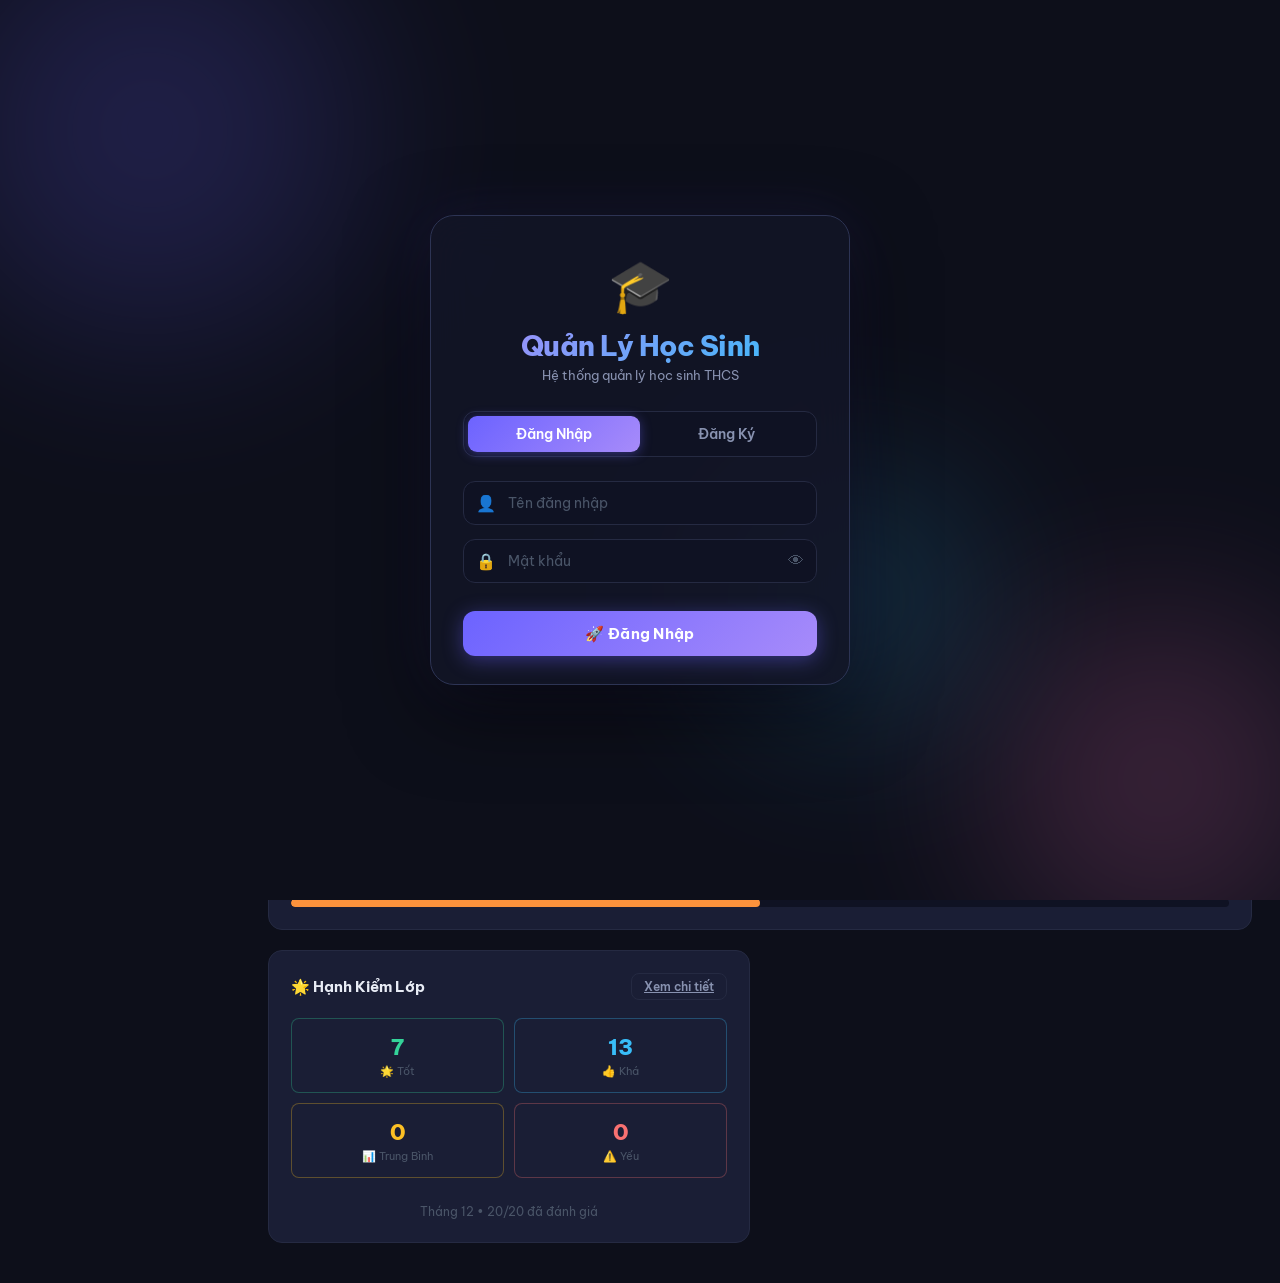
==== commit f70becc4: "Add files via upload" ====
--- a/index.html
+++ b/index.html
@@ -46,9 +46,6 @@
       </div>
       <div class="auth-error" id="loginError"></div>
       <button class="auth-btn" id="loginBtn" onclick="handleLogin()">🚀 Đăng Nhập</button>
-      <div class="auth-admin-hint">
-        <span>🔑 Admin:</span> <code>admin</code> / <code>admin123</code>
-      </div>
     </div>
 
     <!-- REGISTER FORM -->
@@ -443,6 +440,36 @@
   </div>
 </div>
 
+<!-- Edit Student Modal -->
+<div class="modal" id="modalEditStudent">
+  <div class="modal-header">
+    <h3>✏️ Sửa Thông Tin Học Sinh</h3>
+    <button class="modal-close" onclick="closeModal()">✕</button>
+  </div>
+  <div class="modal-body">
+    <input type="hidden" id="editStudentId" />
+    <div class="form-group">
+      <label>Họ và tên *</label>
+      <input type="text" class="input-field" id="editStudentName" placeholder="Nguyễn Văn An" />
+    </div>
+    <div class="form-group">
+      <label>Giới tính</label>
+      <select class="select-input" id="editStudentGender">
+        <option value="Nam">Nam</option>
+        <option value="Nữ">Nữ</option>
+      </select>
+    </div>
+    <div class="form-group">
+      <label>Số thứ tự</label>
+      <input type="number" class="input-field" id="editStudentNo" placeholder="1" min="1" />
+    </div>
+    <div class="form-row">
+      <button class="btn btn-secondary" onclick="closeModal()">Huỷ</button>
+      <button class="btn btn-primary" onclick="saveEditStudent()">💾 Lưu thay đổi</button>
+    </div>
+  </div>
+</div>
+
 <!-- Add Score Modal -->
 <div class="modal" id="modalAddScore">
   <div class="modal-header">
